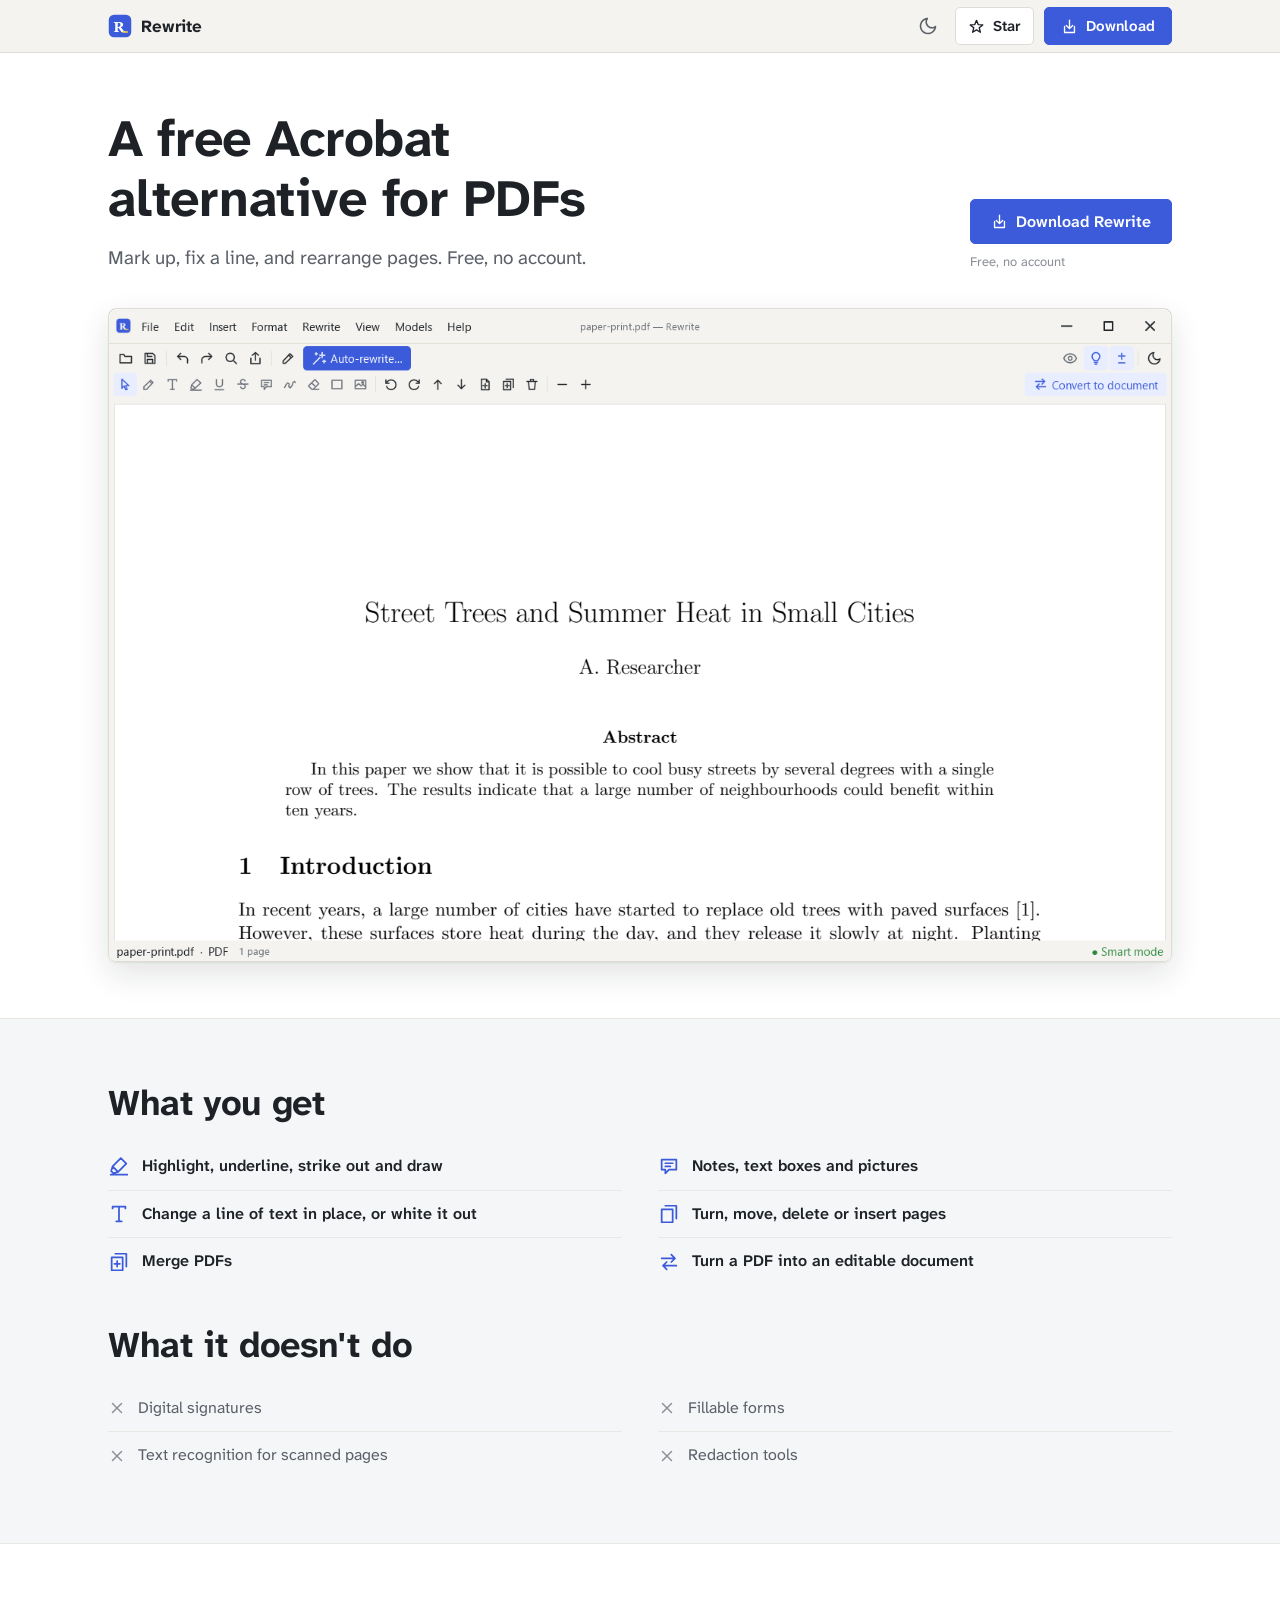
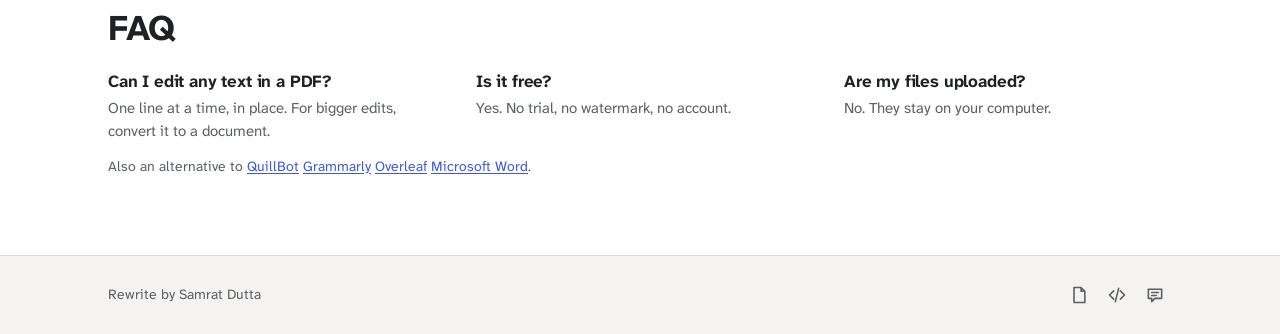
==== site/acrobat-alternative.html @ d459fb66 "Site: comparison pages for Word, Overleaf, Acrobat, QuillBot and Grammarly Each page lists what Rewr" ====
<!doctype html>
<html lang="en">
<head>
<meta charset="utf-8">
<meta name="viewport" content="width=device-width, initial-scale=1">
<title>Free Acrobat alternative to mark up PDFs | Rewrite</title>
<meta name="description" content="Highlight, add notes, draw, white out, change a line of text, and merge or reorder pages in a free PDF editor.">
<link rel="canonical" href="https://samratduttaofficial.github.io/Rewrite/acrobat-alternative.html">
<meta property="og:title" content="Free Acrobat alternative to mark up PDFs">
<meta property="og:description" content="Highlight, add notes, draw, white out, change a line of text, and merge or reorder pages in a free PDF editor.">
<meta property="og:image" content="https://samratduttaofficial.github.io/Rewrite/img/og.png">
<meta property="og:url" content="https://samratduttaofficial.github.io/Rewrite/acrobat-alternative.html">
<meta name="twitter:card" content="summary_large_image">
<link rel="icon" href="img/favicon.png">
<link rel="apple-touch-icon" href="img/apple-touch-icon.png">
<link rel="preconnect" href="https://fonts.googleapis.com">
<link rel="preconnect" href="https://fonts.gstatic.com" crossorigin>
<link rel="stylesheet" href="https://fonts.googleapis.com/css2?family=Atkinson+Hyperlegible+Next:wght@400;600;700&display=swap">
<link rel="stylesheet" href="style.css">
<script>try { const t = localStorage.getItem("theme"); if (t) document.documentElement.dataset.theme = t; } catch (e) {}</script>
</head>
<body>

<header class="top">
  <div class="wrap">
    <a class="brand" href="./"><img src="img/icon.svg" alt="">Rewrite</a>
    <div class="top-tools">
      <button class="iconbtn" id="theme" type="button" title="Switch theme" aria-label="Switch theme"><svg class="ic"><use href="icons.svg#moon"/></svg></button>
      <a class="btn star" href="https://github.com/SamratDuttaOfficial/Rewrite" title="Star Rewrite on GitHub"><svg class="ic"><use href="icons.svg#star"/></svg><span class="lbl">Star</span><span class="count" data-stars hidden></span></a>
      <a class="btn blue" href="./#download"><svg class="ic"><use href="icons.svg#download"/></svg>Download</a>
    </div>
  </div>
</header>

<main>
  <div class="wrap">
    <div class="intro">
      <div>
        <h1>A free Acrobat<br>alternative for PDFs</h1>
        <p>Mark up, fix a line, and rearrange pages. Free, no account.</p>
      </div>
      <div class="side">
        <a class="btn blue big" href="./#download"><svg class="ic"><use href="icons.svg#download"/></svg>Download Rewrite</a>
        <span class="small">Free, no account</span>
      </div>
    </div>
    <img class="shot" src="img/08-pdf-editor.png" width="1400" height="860" alt="A PDF with the markup toolbar in Rewrite">
  </div>

  <section class="band">
    <div class="wrap">
      <h2>What you get</h2>
      <ul class="feats vs">
          <li><svg class="ic"><use href="icons.svg#highlight"/></svg>Highlight, underline, strike out and draw</li>
          <li><svg class="ic"><use href="icons.svg#note"/></svg>Notes, text boxes and pictures</li>
          <li><svg class="ic"><use href="icons.svg#type"/></svg>Change a line of text in place, or white it out</li>
          <li><svg class="ic"><use href="icons.svg#pages"/></svg>Turn, move, delete or insert pages</li>
          <li><svg class="ic"><use href="icons.svg#merge"/></svg>Merge PDFs</li>
          <li><svg class="ic"><use href="icons.svg#convert"/></svg>Turn a PDF into an editable document</li>
      </ul>
      <h2 class="vs-h">What it doesn't do</h2>
      <ul class="feats vs lacks">
          <li><svg class="ic"><use href="icons.svg#close"/></svg>Digital signatures</li>
          <li><svg class="ic"><use href="icons.svg#close"/></svg>Fillable forms</li>
          <li><svg class="ic"><use href="icons.svg#close"/></svg>Text recognition for scanned pages</li>
          <li><svg class="ic"><use href="icons.svg#close"/></svg>Redaction tools</li>
      </ul>
    </div>
  </section>

  <section class="plain">
    <div class="wrap">
      <h2>FAQ</h2>
      <div class="faq">
        <div><h3>Can I edit any text in a PDF?</h3><p>One line at a time, in place. For bigger edits, convert it to a document.</p></div>
        <div><h3>Is it free?</h3><p>Yes. No trial, no watermark, no account.</p></div>
        <div><h3>Are my files uploaded?</h3><p>No. They stay on your computer.</p></div>
      </div>
      <p class="under">Also an alternative to <a href="quillbot-alternative.html">QuillBot</a> <a href="grammarly-alternative.html">Grammarly</a> <a href="overleaf-alternative.html">Overleaf</a> <a href="word-alternative.html">Microsoft Word</a>.</p>
    </div>
  </section>
</main>

<footer>
  <div class="wrap">
    <span>Rewrite by Samrat Dutta</span>
    <span class="foot-icons">
      <a class="iconbtn" href="./" title="Home" aria-label="Home"><svg class="ic"><use href="icons.svg#file"/></svg></a>
      <a class="iconbtn" href="https://github.com/SamratDuttaOfficial/Rewrite" title="Source code" aria-label="Source code"><svg class="ic"><use href="icons.svg#code"/></svg></a>
      <a class="iconbtn" href="https://github.com/SamratDuttaOfficial/Rewrite/issues" title="Report a problem" aria-label="Report a problem"><svg class="ic"><use href="icons.svg#note"/></svg></a>
    </span>
  </div>
</footer>

<script src="site.js"></script>
</body>
</html>
---- site/style.css ----
/* The site borrows Rewrite's own interface: its window chrome, its blue, the peach highlight it puts on wordy
   phrases, the red squiggle for spelling, and the suggestion panel with its fit bars and tags. */
:root {
  --page: #ffffff;
  --band: #f5f6f8;
  --chrome: #f4f3ef;
  --panel: #faf9f6;
  --line: #dddcd7;
  --line-2: #e9e8e4;
  --text: #1e2227;
  --text-2: #5b6068;
  --text-3: #8a8f96;
  --blue: #3b5bdb;
  --blue-hover: #2f4cc4;
  --blue-soft: #e8edff;
  --on-blue: #ffffff;
  --wordy: #ffebd6;
  --current: #fff1b8;
  --spell: #e03131;
  --green: #2b8a3e;
  --green-soft: #e3f5e8;
  --teal: #0b7285;
  --teal-soft: #dff3f6;
  --bar: #d9dbde;
  --changed: #dbe4ff;
  --shadow: 0 1px 2px rgba(20, 24, 31, .06), 0 12px 32px rgba(20, 24, 31, .12);
  --ui: "Atkinson Hyperlegible Next", "Segoe UI", system-ui, sans-serif;
  --doc: "Literata", Cambria, Georgia, serif;
}
@media (prefers-color-scheme: dark) {
  :root:not([data-theme="light"]) {
    --page: #1c1f24; --band: #17191d; --chrome: #15171b; --panel: #1f2227; --line: #33363c; --line-2: #2a2d32;
    --text: #e4e6e9; --text-2: #a9aeb5; --text-3: #7c8189; --blue: #7d95ff; --blue-hover: #94a8ff; --blue-soft: #263056;
    --on-blue: #10131a; --wordy: #4a3524; --current: #4d4420; --spell: #ff6b6b; --green: #69db7c; --green-soft: #1f3a27;
    --teal: #66d9e8; --teal-soft: #173a40; --bar: #3a3e45; --changed: #27315a; --shadow: 0 12px 32px rgba(0, 0, 0, .45);
  }
}
:root[data-theme="dark"] {
  --page: #1c1f24; --band: #17191d; --chrome: #15171b; --panel: #1f2227; --line: #33363c; --line-2: #2a2d32;
  --text: #e4e6e9; --text-2: #a9aeb5; --text-3: #7c8189; --blue: #7d95ff; --blue-hover: #94a8ff; --blue-soft: #263056;
  --on-blue: #10131a; --wordy: #4a3524; --current: #4d4420; --spell: #ff6b6b; --green: #69db7c; --green-soft: #1f3a27;
  --teal: #66d9e8; --teal-soft: #173a40; --bar: #3a3e45; --changed: #27315a; --shadow: 0 12px 32px rgba(0, 0, 0, .45);
}

* { box-sizing: border-box; }
[hidden] { display: none !important; }
html { -webkit-text-size-adjust: 100%; }
body { margin: 0; background: var(--page); color: var(--text); font: 400 17px/1.55 var(--ui); }
img { max-width: 100%; height: auto; display: block; }
a { color: var(--blue); text-underline-offset: 2px; }
a:hover { color: var(--blue-hover); }
:focus-visible { outline: 2px solid var(--blue); outline-offset: 2px; }
h1, h2, h3 { margin: 0; font-weight: 700; letter-spacing: -0.01em; line-height: 1.15; }
h1 { font-size: clamp(34px, 5vw, 52px); }
h2 { font-size: clamp(26px, 3.4vw, 36px); }
h3 { font-size: 20px; }
p { margin: 0 0 1em; }
code, pre { font-family: "Cascadia Mono", Consolas, "SF Mono", monospace; font-size: 0.9em; }

.wrap { max-width: 1120px; margin: 0 auto; padding: 0 28px; }
@media (max-width: 640px) { .wrap { padding: 0 16px; } }

/* top bar, like the app's menu bar */
.top { background: var(--chrome); border-bottom: 1px solid var(--line); }
.top .wrap { display: flex; align-items: center; gap: 20px; height: 52px; }
.brand { display: flex; align-items: center; gap: 9px; color: var(--text); font-weight: 700; font-size: 17px; text-decoration: none; }
.brand img { width: 24px; height: 24px; }
.top nav { display: flex; gap: 4px; margin-left: 8px; }
.top nav a { color: var(--text); text-decoration: none; font-size: 15px; padding: 5px 10px; border-radius: 4px; }
.top nav a:hover { background: var(--line-2); }
.top-tools { margin-left: auto; display: flex; align-items: center; gap: 4px; }
.top-tools .btn { margin-left: 6px; }
.btn.star { padding: 9px 12px; }
.btn.star .count { padding-left: 8px; border-left: 1px solid var(--line); color: var(--text-2); }
@media (max-width: 720px) { .top nav { display: none; } }
@media (max-width: 480px) { .btn.star .lbl { display: none; } }
.under .ic { width: 16px; height: 16px; margin: -2px 4px 0 0; color: var(--blue); }

/* icons: Rewrite's own stroke icons, from icons.svg */
.ic { width: 18px; height: 18px; flex: none; display: inline-block; vertical-align: middle; }
.iconbtn { display: inline-grid; place-items: center; width: 34px; height: 34px; border-radius: 5px; border: 0; background: none;
  color: var(--text-2); cursor: pointer; text-decoration: none; }
.iconbtn:hover { background: var(--line-2); color: var(--text); }
.iconbtn .ic { width: 20px; height: 20px; }

.btn { display: inline-flex; align-items: center; gap: 8px; padding: 9px 16px; border-radius: 5px; border: 1px solid var(--line);
  background: var(--page); color: var(--text); font: 600 15px/1.2 var(--ui); text-decoration: none; cursor: pointer; white-space: nowrap; }
.btn:hover { background: var(--band); color: var(--text); }
.btn.blue { background: var(--blue); border-color: var(--blue); color: var(--on-blue); }
.btn.blue:hover { background: var(--blue-hover); border-color: var(--blue-hover); color: var(--on-blue); }
.btn .ic { width: 17px; height: 17px; }
.btn.big { padding: 12px 20px; font-size: 16px; }

/* intro */
.intro { padding: 56px 0 28px; display: grid; grid-template-columns: minmax(0, 1fr) auto; gap: 24px 40px; align-items: end; }
.intro p { font-size: 19px; color: var(--text-2); max-width: 34em; margin: 14px 0 0; }
.badges { list-style: none; padding: 0; margin: 18px 0 0; display: flex; flex-wrap: wrap; gap: 8px 18px; font-size: 15px; font-weight: 600; color: var(--text); }
.badges li { display: flex; align-items: center; gap: 7px; }
.badges .ic { color: var(--blue); }
.intro .side { display: flex; flex-direction: column; gap: 8px; align-items: flex-start; }
.intro .small { font-size: 13px; color: var(--text-3); }
@media (max-width: 860px) { .intro { grid-template-columns: 1fr; padding-top: 36px; } }

/* the demo window */
.win { border: 1px solid var(--line); border-radius: 8px; background: var(--page); box-shadow: var(--shadow); overflow: hidden; margin: 18px 0 64px; }
.win-title { display: flex; align-items: center; height: 38px; background: var(--chrome); padding: 0 6px 0 12px; font-size: 13px; color: var(--text-2); }
.win-title img { width: 16px; height: 16px; margin-right: 12px; }
.win-title .menu { display: flex; gap: 14px; color: var(--text); }
.win-title .name { margin: 0 auto; }
.win-title .ctl { display: flex; }
.win-title .ctl .ic { width: 16px; height: 16px; margin: 0 12px; color: var(--text-2); }
@media (max-width: 760px) { .win-title .menu span:nth-child(n+4) { display: none; } .win-title .name { display: none; } .win-title .ctl { margin-left: auto; } }
.win-tools { display: flex; align-items: center; gap: 6px; height: 40px; background: var(--chrome); padding: 0 10px; border-bottom: 1px solid var(--line); }
.win-tools .tool { display: inline-grid; place-items: center; width: 30px; height: 28px; border-radius: 4px; color: var(--text-2); background: none; border: 0; }
.win-tools .tool .ic { width: 17px; height: 17px; }
.win-tools button.tool { cursor: pointer; }
.win-tools button.tool:hover { background: var(--line-2); }
.win-tools .rw .ic { width: 15px; height: 15px; }
.win-tools .rw { margin-left: 4px; background: var(--blue); color: var(--on-blue); border: 0; border-radius: 4px; padding: 6px 12px; font: 600 13px/1 var(--ui); cursor: pointer; display: inline-flex; gap: 6px; align-items: center; }
.win-tools .rw:hover { background: var(--blue-hover); }
.win-tools .rw[disabled] { opacity: .6; cursor: default; }
.win-tools .reset { margin-left: auto; }
.win-body { display: grid; grid-template-columns: minmax(0, 1fr) 340px; min-height: 300px; }
@media (max-width: 860px) { .win-body { grid-template-columns: 1fr; } }
.doc { padding: 26px 34px; font: 400 18px/1.7 var(--doc); }
@media (max-width: 640px) { .doc { padding: 20px 18px; font-size: 17px; } }
.doc p { margin: 0 0 1.1em; }
.doc .wordy { background: var(--wordy); border-bottom: 1px solid var(--text-2); cursor: pointer; }
.doc .word { cursor: pointer; border-bottom: 1px dotted var(--text-3); }
.doc .spell { text-decoration: underline wavy var(--spell); text-decoration-thickness: 1.5px; text-underline-offset: 4px; cursor: pointer; }
.doc .on { background: var(--current); }
.doc .changed { background: var(--changed); transition: background .4s; }
.doc .sent { cursor: pointer; }
.side-panel { background: var(--panel); border-left: 1px solid var(--line); padding: 16px 16px 20px; font-size: 14px; }
@media (max-width: 860px) { .side-panel { border-left: 0; border-top: 1px solid var(--line); } }
.side-panel .head { font-size: 12px; font-weight: 700; color: var(--text-3); letter-spacing: .02em; }
.side-panel .what { font-weight: 700; font-size: 17px; margin: 2px 0 8px; }
.side-panel .hint { color: var(--text-2); line-height: 1.6; }
.side-panel .hint b { color: var(--text); }
.alt { display: grid; grid-template-columns: 18px 1fr auto auto; align-items: center; gap: 4px 8px; padding: 6px 6px; border-radius: 4px; cursor: pointer; width: 100%;
  background: none; border: 0; font: inherit; color: inherit; text-align: left; }
.alt:hover { background: var(--line-2); }
.alt .n { color: var(--text-3); font-size: 12px; }
.alt .w { font-size: 16px; }
.alt .fit { width: 34px; height: 4px; background: var(--bar); border-radius: 2px; overflow: hidden; }
.alt .fit i { display: block; height: 100%; background: var(--green); }
.alt .tag { font-size: 12px; padding: 1px 6px; border-radius: 3px; background: var(--green-soft); color: var(--green); }
.alt .tag.rel { background: var(--teal-soft); color: var(--teal); }
.alt .gl { grid-column: 2 / -1; font-size: 12px; color: var(--text-3); margin-top: -2px; }
.card { display: block; width: 100%; text-align: left; background: var(--page); border: 1px solid var(--line); border-radius: 5px; padding: 9px 11px;
  margin: 0 0 8px; font: 400 14px/1.45 var(--ui); color: var(--text); cursor: pointer; }
.card:hover { border-color: var(--blue); }
.card small { display: block; color: var(--text-3); font-size: 12px; margin-top: 3px; }
.win-status { display: flex; gap: 14px; height: 28px; align-items: center; padding: 0 12px; background: var(--chrome); border-top: 1px solid var(--line); font-size: 12px; color: var(--text-2); }
.win-status .mode { margin-left: auto; color: var(--green); }

/* bands */
.band { background: var(--band); border-top: 1px solid var(--line-2); border-bottom: 1px solid var(--line-2); padding: 64px 0; }
.plain { padding: 64px 0; }
.sub { color: var(--text-2); font-size: 18px; max-width: 42em; margin: 10px 0 0; }

/* downloads as a file list */
.files { margin-top: 26px; border: 1px solid var(--line); border-radius: 8px; background: var(--page); overflow: hidden; }
.files .hdr, .files .row { display: grid; grid-template-columns: 34px minmax(0, 1.5fr) minmax(0, 1.4fr) 76px 150px; gap: 14px; align-items: center; padding: 11px 16px; }
.files .hdr { background: var(--chrome); font-size: 13px; color: var(--text-2); border-bottom: 1px solid var(--line); }
.files .row { border-bottom: 1px solid var(--line-2); font-size: 15px; }
.files .row:last-child { border-bottom: 0; }
.files .row.mine { background: var(--blue-soft); }
.files .ico { width: 28px; height: 28px; display: grid; place-items: center; color: var(--text-2); }
.files .ico svg { width: 22px; height: 22px; }
.files .fname { font-family: "Cascadia Mono", Consolas, "SF Mono", monospace; font-size: 13.5px; overflow-wrap: anywhere; }
.files .sys { color: var(--text-2); font-size: 14px; }
.files .sys b { color: var(--text); font-weight: 700; display: block; font-size: 15px; }
.files .size { color: var(--text-2); font-size: 14px; text-align: right; }
.files .act { text-align: right; }
.files .row.todo .fname { color: var(--text-3); }
.files .btn { padding: 7px 12px; font-size: 14px; }
.files .yours { font-size: 12px; color: var(--blue); font-weight: 700; display: block; }
@media (max-width: 760px) {
  .files .hdr { display: none; }
  .files .row { grid-template-columns: 30px minmax(0, 1fr) auto; grid-template-areas: "i s a" "i f a"; row-gap: 2px; }
  .files .ico { grid-area: i; } .files .sys { grid-area: s; } .files .fname { grid-area: f; } .files .act { grid-area: a; } .files .size { display: none; }
}
.under { font-size: 14px; color: var(--text-2); margin-top: 12px; }

/* features: document tabs like the editor's */
.tabs { display: flex; gap: 2px; margin-top: 26px; border-bottom: 1px solid var(--line); overflow-x: auto; }
.tabs button { display: inline-flex; align-items: center; gap: 8px; background: none; border: 1px solid transparent; border-bottom: 0; border-radius: 6px 6px 0 0; padding: 9px 16px; font: 600 15px var(--ui); color: var(--text-2); cursor: pointer; white-space: nowrap; margin-bottom: -1px; }
.tabs button[aria-selected="true"] { background: var(--page); border-color: var(--line); color: var(--text); }
.tabpane { display: none; grid-template-columns: minmax(0, 1fr) minmax(0, 2.4fr); gap: 36px; padding-top: 28px; align-items: start; }
.feats { list-style: none; padding: 0; margin: 0; }
.feats li { display: flex; align-items: center; gap: 12px; padding: 11px 0; font-size: 16px; font-weight: 600; border-bottom: 1px solid var(--line-2); }
.feats li:last-child { border-bottom: 0; }
.feats .ic { width: 22px; height: 22px; color: var(--blue); }
.tabpane.show { display: grid; }
.tabpane h3 { font-size: 24px; margin-bottom: 10px; }
.tabpane p { color: var(--text-2); }
.tabpane ul { margin: 0; padding-left: 18px; color: var(--text-2); }
.tabpane li { margin: 4px 0; }
.tabpane img { border: 1px solid var(--line); border-radius: 8px; box-shadow: var(--shadow); }
@media (max-width: 860px) { .tabpane.show { grid-template-columns: 1fr; } }

/* "alternative to" pages */
.shot { display: block; margin: 8px 0 56px; border: 1px solid var(--line); border-radius: 8px; box-shadow: var(--shadow); height: auto; }
.feats.vs { display: grid; grid-template-columns: repeat(2, minmax(0, 1fr)); column-gap: 36px; margin-top: 18px; }
.feats.vs li:nth-last-child(2):nth-child(odd) { border-bottom: 0; }
.feats.lacks li { font-weight: 400; color: var(--text-2); }
.feats.lacks .ic { color: var(--text-3); width: 18px; height: 18px; }
.vs-h { margin-top: 40px; }
@media (max-width: 720px) { .feats.vs { grid-template-columns: 1fr; } .feats.vs li:nth-last-child(2):nth-child(odd) { border-bottom: 1px solid var(--line-2); } }

/* find and replace dialog */
.dialog { max-width: 620px; margin-top: 26px; border: 1px solid var(--line); border-radius: 8px; background: var(--page); box-shadow: var(--shadow); overflow: hidden; }
.dialog .t .ic { width: 15px; height: 15px; margin-right: 8px; }
.dialog .t { display: flex; align-items: center; background: var(--chrome); padding: 9px 14px; font-size: 13px; color: var(--text-2); border-bottom: 1px solid var(--line); }
.dialog .b { padding: 16px; display: grid; grid-template-columns: 100px 1fr; gap: 10px 12px; align-items: center; font-size: 15px; }
.dialog .field { border: 1px solid var(--line); border-radius: 4px; padding: 7px 10px; background: var(--page); min-height: 36px; }
.dialog .row-btns { grid-column: 2; display: flex; gap: 8px; justify-content: flex-end; }
.dialog .found { grid-column: 1 / -1; font-size: 13px; color: var(--text-2); border-top: 1px solid var(--line-2); padding-top: 10px; }
@media (max-width: 560px) { .dialog .b { grid-template-columns: 1fr; } .dialog .row-btns { grid-column: 1; } }

/* faq */
.faq { margin-top: 22px; display: grid; grid-template-columns: repeat(auto-fit, minmax(300px, 1fr)); gap: 24px 40px; }
.faq h3 { font-size: 17px; margin-bottom: 6px; }
.faq p { color: var(--text-2); font-size: 15px; margin: 0; }

/* build page */
.steps { margin: 22px 0 0; padding-left: 22px; }
.steps > li { padding: 4px 0 18px 6px; }
.steps > li::marker { color: var(--text-3); font-weight: 700; }
pre { background: var(--band); border: 1px solid var(--line); border-radius: 5px; padding: 12px 14px; overflow-x: auto; line-height: 1.55; margin: 8px 0 0; }
.warn { background: var(--wordy); border-radius: 6px; padding: 12px 16px; margin: 22px 0; color: var(--text); font-size: 15px; }
.cblist { margin-top: 16px; border: 1px solid var(--line); border-radius: 8px; overflow: hidden; }
.cblist > div { display: grid; grid-template-columns: 1fr auto; gap: 4px 14px; padding: 12px 16px; border-bottom: 1px solid var(--line-2); align-items: center; }
.cblist > div:last-child { border-bottom: 0; }
.cblist .sha { grid-column: 1 / -1; font-family: "Cascadia Mono", Consolas, monospace; font-size: 12px; color: var(--text-3); overflow-wrap: anywhere; }

footer { background: var(--chrome); border-top: 1px solid var(--line); padding: 22px 0; font-size: 14px; color: var(--text-2); }
footer .wrap { display: flex; flex-wrap: wrap; gap: 8px 24px; justify-content: space-between; align-items: center; }
.foot-icons { display: flex; gap: 4px; }
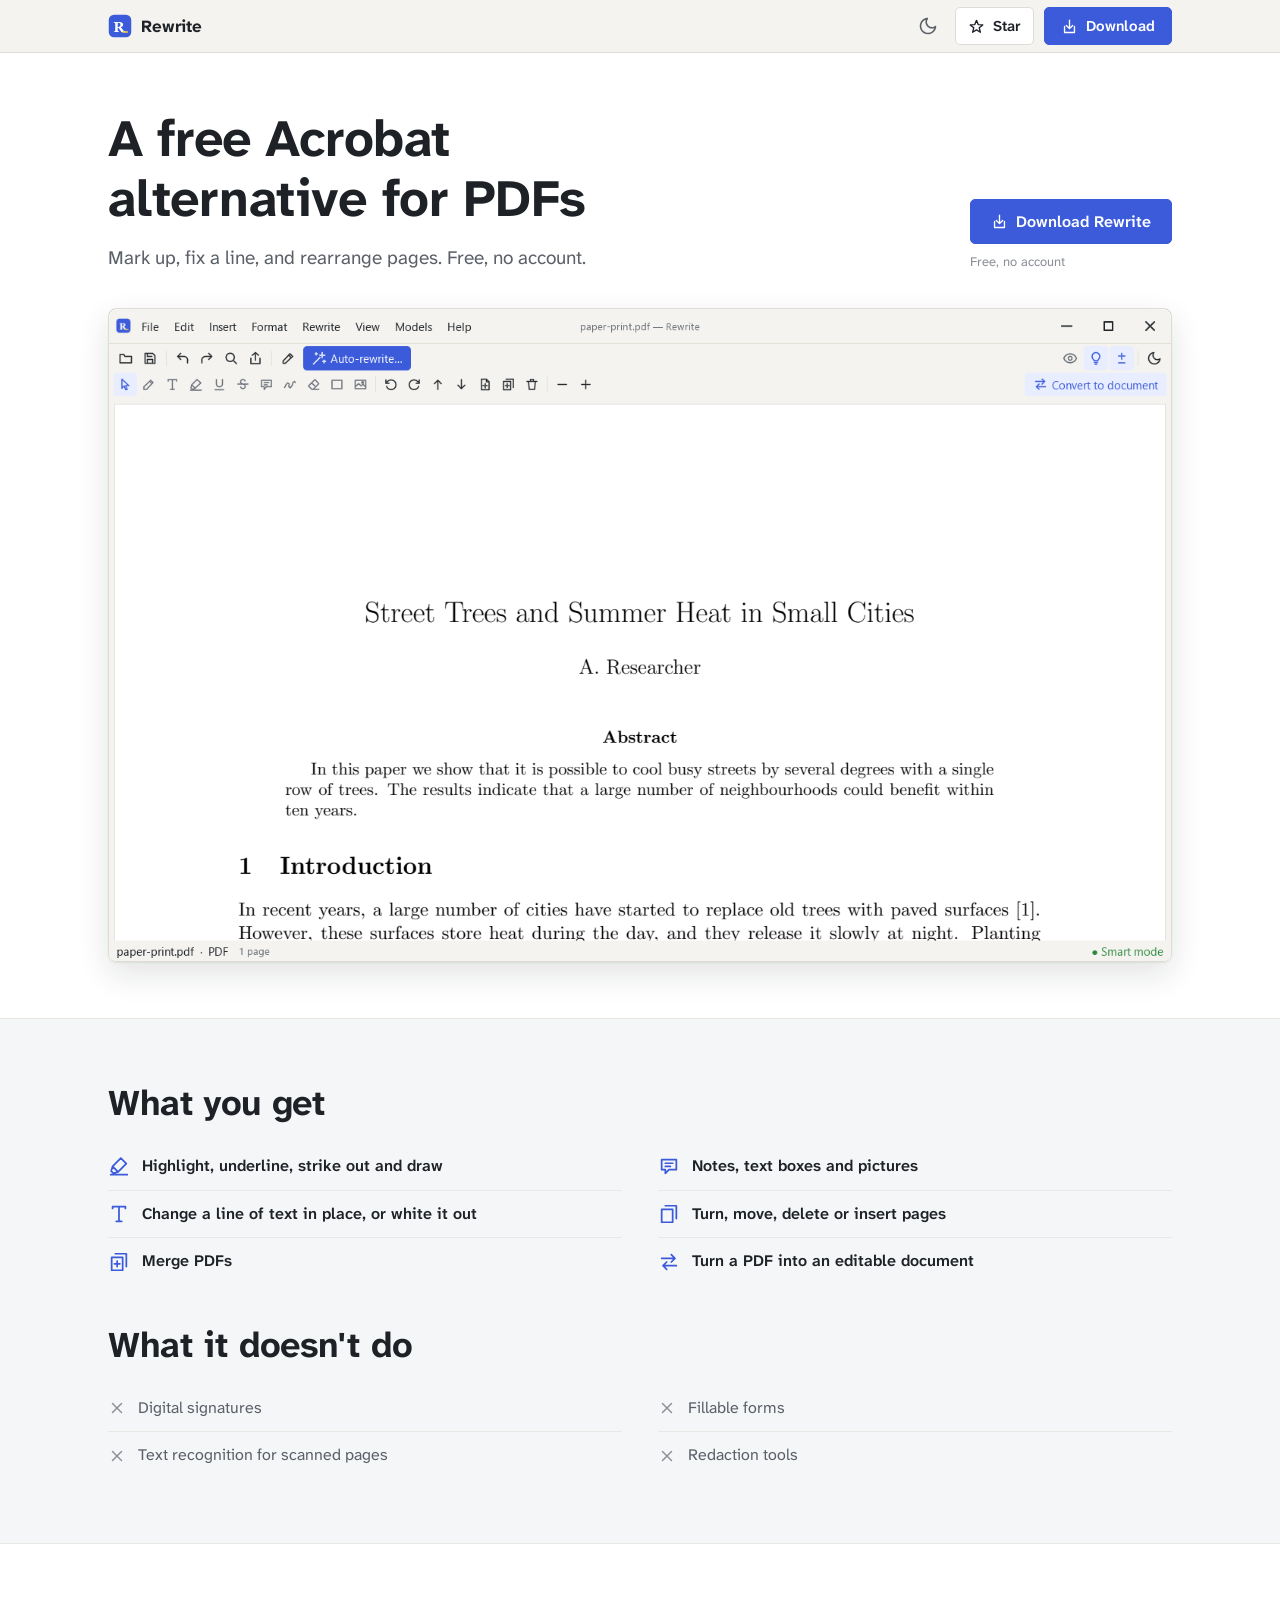
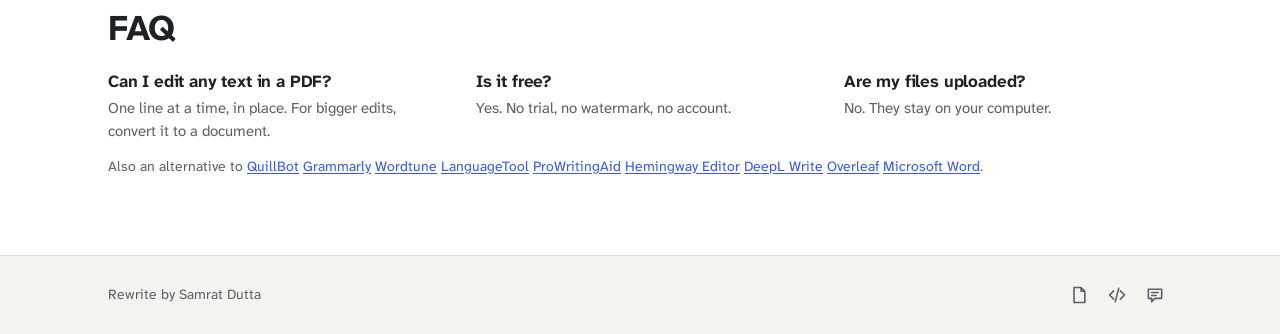
==== commit a4c19cca: "Site: five more comparison pages; add a Scoop bucket" ====
--- a/site/acrobat-alternative.html
+++ b/site/acrobat-alternative.html
@@ -76,7 +76,7 @@
         <div><h3>Is it free?</h3><p>Yes. No trial, no watermark, no account.</p></div>
         <div><h3>Are my files uploaded?</h3><p>No. They stay on your computer.</p></div>
       </div>
-      <p class="under">Also an alternative to <a href="quillbot-alternative.html">QuillBot</a> <a href="grammarly-alternative.html">Grammarly</a> <a href="overleaf-alternative.html">Overleaf</a> <a href="word-alternative.html">Microsoft Word</a>.</p>
+      <p class="under">Also an alternative to <a href="quillbot-alternative.html">QuillBot</a> <a href="grammarly-alternative.html">Grammarly</a> <a href="wordtune-alternative.html">Wordtune</a> <a href="languagetool-alternative.html">LanguageTool</a> <a href="prowritingaid-alternative.html">ProWritingAid</a> <a href="hemingway-alternative.html">Hemingway Editor</a> <a href="deepl-write-alternative.html">DeepL Write</a> <a href="overleaf-alternative.html">Overleaf</a> <a href="word-alternative.html">Microsoft Word</a>.</p>
     </div>
   </section>
 </main>
